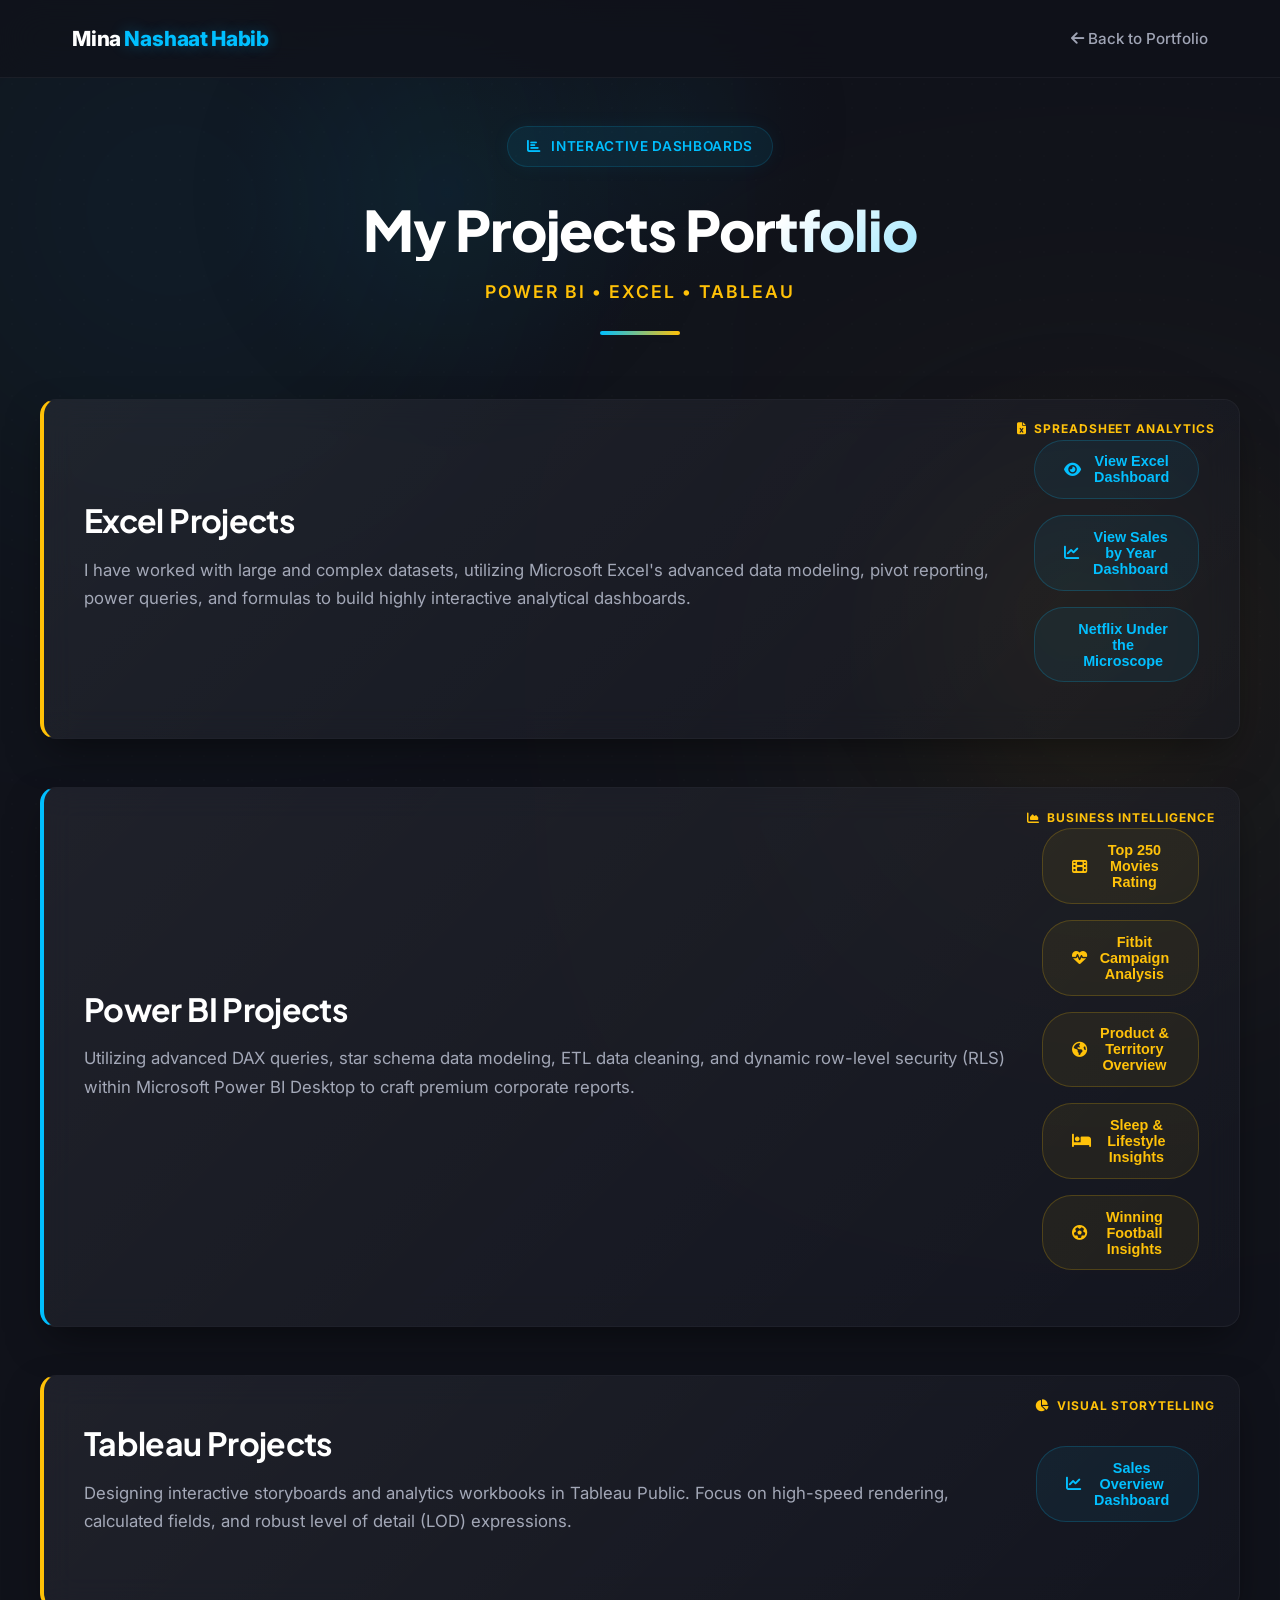
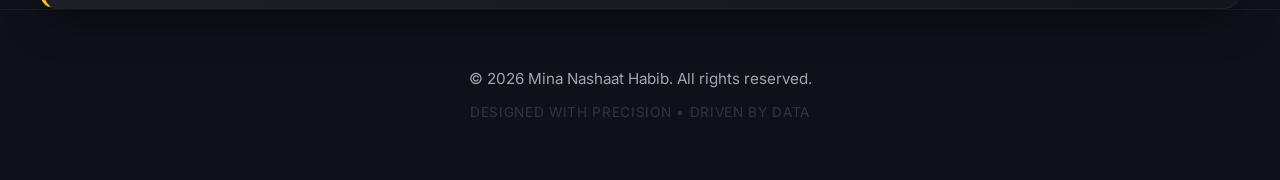
==== about.html @ b63dc6dc "Add files via upload" ====
<!DOCTYPE html>
<html lang="en">
<head>
    <meta charset="UTF-8">
    <meta name="viewport" content="width=device-width, initial-scale=1.0">
    <title>Mina Nashaat Habib | Dashboard Projects</title>
    <meta name="description" content="Explore interactive dashboards built with Power BI, Excel, and Tableau by Mina Nashaat. Data visualization, storytelling, and actionable insights.">
    
    <!-- Premium Fonts -->
    <link rel="preconnect" href="https://fonts.googleapis.com">
    <link rel="preconnect" href="https://fonts.gstatic.com" crossorigin>
    <link href="https://fonts.googleapis.com/css2?family=Inter:wght@300;400;500;600;700&family=Plus+Jakarta+Sans:wght@400;500;600;700;800&display=swap" rel="stylesheet">
    
    <!-- Icon Library -->
    <link rel="stylesheet" href="https://cdnjs.cloudflare.com/ajax/libs/font-awesome/6.5.2/css/all.min.css">
    
    <!-- Shared Custom Style System -->
    <link rel="stylesheet" href="style.css">
</head>
<body class="projects-page">
    <!-- Ambient Moving Background -->
    <canvas id="ambient-canvas"></canvas>
    
    <!-- Background Noise & Glow Overlays -->
    <div class="bg-glow bg-glow-blue"></div>
    <div class="bg-glow bg-glow-yellow"></div>
    <div class="noise-overlay"></div>

    <!-- Header & Navigation -->
    <header>
        <nav class="nav-container">
            <div class="logo" onclick="window.location.href='index.html'">
                <span class="logo-text">Mina</span><span class="logo-accent">Nashaat</span><span class="logo-accent">Habib</span>
            </div>
            <div class="nav-links">
                <a href="index.html" class="nav-link"><i class="fas fa-arrow-left"></i> Back to Portfolio</a>
            </div>
        </nav>
    </header>

    <main class="container page-section show" style="margin-top: 3rem;">
        <div class="section-header text-center" style="margin-bottom: 4rem;">
            <div class="badge-premium"><i class="fas fa-chart-bar"></i> Interactive Dashboards</div>
            <h1 class="hero-title" style="background: linear-gradient(135deg, #ffffff 60%, var(--accent-blue) 100%); -webkit-background-clip: text; -webkit-text-fill-color: transparent; font-size: 3.5rem; text-align: center; margin-top: 0.5rem;">My Projects Portfolio</h1>
            <p style="color: var(--accent-yellow); font-weight: 600; letter-spacing: 2px; font-size: 1.1rem; text-transform: uppercase;">Power BI &bull; Excel &bull; Tableau</p>
            <div class="header-line center" style="margin-top: 1.5rem;"></div>
        </div>

        <div class="projects-details-wrapper" style="display: flex; flex-direction: column; gap: 3rem;">
            
            <!-- Excel Projects Card -->
            <div class="project-card card" style="border-left: 4px solid var(--accent-yellow);">
                <div class="project-badge"><i class="fas fa-file-excel"></i> Spreadsheet Analytics</div>
                <div style="margin-bottom: 2rem;">
                    <h2 style="font-size: 2rem; margin-bottom: 0.5rem;">Excel Projects</h2>
                    <p style="color: var(--text-muted); font-size: 1.05rem;">I have worked with large and complex datasets, utilizing Microsoft Excel's advanced data modeling, pivot reporting, power queries, and formulas to build highly interactive analytical dashboards.</p>
                </div>
                
                <div class="project-buttons-group" style="display: flex; flex-wrap: wrap; gap: 1rem; margin-bottom: 1rem;">
                    <button class="btn-primary" onclick="toggleDetails('excelDetails1')" style="padding: 0.8rem 1.8rem; font-size: 0.9rem; background: rgba(0, 191, 255, 0.1); border: 1px solid rgba(0, 191, 255, 0.3); color: var(--accent-blue); box-shadow: none;">
                        <i class="fas fa-eye"></i> <span>View Excel Dashboard</span>
                    </button>
                    <button class="btn-primary" onclick="toggleDetails('excelDetails2')" style="padding: 0.8rem 1.8rem; font-size: 0.9rem; background: rgba(0, 191, 255, 0.1); border: 1px solid rgba(0, 191, 255, 0.3); color: var(--accent-blue); box-shadow: none;">
                        <i class="fas fa-chart-line"></i> <span>View Sales by Year Dashboard</span>
                    </button>
                    <button class="btn-primary" onclick="toggleDetails('excelDetails3')" style="padding: 0.8rem 1.8rem; font-size: 0.9rem; background: rgba(0, 191, 255, 0.1); border: 1px solid rgba(0, 191, 255, 0.3); color: var(--accent-blue); box-shadow: none;">
                        <i class="fab fa-netflix"></i> <span>Netflix Under the Microscope</span>
                    </button>
                </div>

                <!-- Excel Project 1 Details -->
                <div id="excelDetails1" class="project-details-expanded card" style="display: none; margin-top: 2rem; background: rgba(0, 0, 0, 0.2); border: 1px solid rgba(255,255,255,0.03);">
                    <div class="media-container" style="position: relative; border-radius: 12px; overflow: hidden; border: 1px solid var(--border-color); margin-bottom: 1.5rem;">
                        <img src="1.png" alt="Excel Dashboard Screenshot" style="width: 100%; display: block; max-height: 550px; object-fit: contain; background: #000;">
                    </div>
                    <h4 style="font-size: 1.25rem; color: #fff; margin-bottom: 0.5rem;"><i class="fas fa-info-circle" style="color: var(--accent-blue);"></i> Sales & Performance Dashboard</h4>
                    <p style="color: var(--text-muted); font-size: 1rem; line-height: 1.6;">I designed an analytical dashboard to visualize product performance, sales, and profits across 10 countries over the past 4 years. The dashboard is built on accurate data and visual analysis to help decision-makers extract clear, actionable insights.</p>
                    <div style="margin-top: 1.5rem;">
                        <a href="https://www.linkedin.com/posts/mina-nashaat-%F0%9F%93%8A-901638364_dataanalysis-dashboarddesign-exceldashboard-activity-7349728841658998784-HzYI" target="_blank" class="linkedin-view-link" style="color: var(--accent-blue); text-decoration: none; font-weight: 600; display: inline-flex; align-items: center; gap: 0.5rem; transition: var(--transition-smooth);">
                            <i class="fab fa-linkedin"></i> <span>View Post and details in LinkedIn</span> <i class="fas fa-chevron-right" style="font-size: 0.8rem;"></i>
                        </a>
                    </div>
                </div>

                <!-- Excel Project 2 Details -->
                <div id="excelDetails2" class="project-details-expanded card" style="display: none; margin-top: 2rem; background: rgba(0, 0, 0, 0.2); border: 1px solid rgba(255,255,255,0.03);">
                    <div class="media-container" style="position: relative; border-radius: 12px; overflow: hidden; border: 1px solid var(--border-color); margin-bottom: 1.5rem;">
                        <img src="2.png" alt="Excel Dashboard Screenshot" style="width: 100%; display: block; max-height: 550px; object-fit: contain; background: #000;">
                    </div>
                    <h4 style="font-size: 1.25rem; color: #fff; margin-bottom: 0.5rem;"><i class="fas fa-info-circle" style="color: var(--accent-blue);"></i> Sales by Year Dashboard</h4>
                    <p style="color: var(--text-muted); font-size: 1rem; line-height: 1.6;">I designed an analytical dashboard that visualizes sales from 2011 to 2018, analyzing yearly growth rates, product category trends, and regional sales distribution.</p>
                    <div style="margin-top: 1.5rem;">
                        <a href="https://www.linkedin.com/posts/mina-nashaat-%F0%9F%93%8A-901638364_dataanalysis-dashboarddesign-exceldashboard-activity-7350486014148194304-R3hk" target="_blank" class="linkedin-view-link" style="color: var(--accent-blue); text-decoration: none; font-weight: 600; display: inline-flex; align-items: center; gap: 0.5rem; transition: var(--transition-smooth);">
                            <i class="fab fa-linkedin"></i> <span>View Post and details in LinkedIn</span> <i class="fas fa-chevron-right" style="font-size: 0.8rem;"></i>
                        </a>
                    </div>
                </div>

                <!-- Excel Project 3 Details -->
                <div id="excelDetails3" class="project-details-expanded card" style="display: none; margin-top: 2rem; background: rgba(0, 0, 0, 0.2); border: 1px solid rgba(255,255,255,0.03);">
                    <div class="media-container" style="position: relative; border-radius: 12px; overflow: hidden; border: 1px solid var(--border-color); margin-bottom: 1.5rem;">
                        <img src="6.png" alt="Excel Dashboard Screenshot" style="width: 100%; display: block; max-height: 550px; object-fit: contain; background: #000;">
                    </div>
                    <h4 style="font-size: 1.25rem; color: #fff; margin-bottom: 0.5rem;"><i class="fas fa-info-circle" style="color: var(--accent-blue);"></i> Netflix Under the Microscope</h4>
                    <p style="color: var(--text-muted); font-size: 1rem; line-height: 1.6;">An analysis of 200 Netflix titles revealing production trends, audience demand, and fresh opportunities from a whole new angle. Designed to extract catalog insights, genres, and release dynamics.</p>
                    <div style="margin-top: 1.5rem;">
                        <a href="https://www.linkedin.com/posts/mina-nashaat-901638364_dataanalysis-dashboarddesign-exceldashboard-activity-7358417611816136704-eLNr?utm_source=share&utm_medium=member_desktop&rcm=ACoAAFqBthEBXAVY2rTxzpzMzK5tWyZKargXRpY" target="_blank" class="linkedin-view-link" style="color: var(--accent-blue); text-decoration: none; font-weight: 600; display: inline-flex; align-items: center; gap: 0.5rem; transition: var(--transition-smooth);">
                            <i class="fab fa-linkedin"></i> <span>View Post and details in LinkedIn</span> <i class="fas fa-chevron-right" style="font-size: 0.8rem;"></i>
                        </a>
                    </div>
                </div>
            </div>

            <!-- Power BI Projects Card -->
            <div class="project-card card" style="border-left: 4px solid var(--accent-blue);">
                <div class="project-badge"><i class="fas fa-chart-area"></i> Business Intelligence</div>
                <div style="margin-bottom: 2rem;">
                    <h2 style="font-size: 2rem; margin-bottom: 0.5rem;">Power BI Projects</h2>
                    <p style="color: var(--text-muted); font-size: 1.05rem;">Utilizing advanced DAX queries, star schema data modeling, ETL data cleaning, and dynamic row-level security (RLS) within Microsoft Power BI Desktop to craft premium corporate reports.</p>
                </div>
                
                <div class="project-buttons-group" style="display: flex; flex-wrap: wrap; gap: 1rem; margin-bottom: 1rem;">
                    <button class="btn-primary" onclick="toggleDetails('powerDetails1')" style="padding: 0.8rem 1.8rem; font-size: 0.9rem; background: rgba(0, 191, 255, 0.1); border: 1px solid rgba(0, 191, 255, 0.3); color: var(--accent-blue); box-shadow: none;">
                        <i class="fas fa-film"></i> <span>Top 250 Movies Rating</span>
                    </button>
                    <button class="btn-primary" onclick="toggleDetails('powerDetails2')" style="padding: 0.8rem 1.8rem; font-size: 0.9rem; background: rgba(0, 191, 255, 0.1); border: 1px solid rgba(0, 191, 255, 0.3); color: var(--accent-blue); box-shadow: none;">
                        <i class="fas fa-heartbeat"></i> <span>Fitbit Campaign Analysis</span>
                    </button>
                    <button class="btn-primary" onclick="toggleDetails('powerDetails3')" style="padding: 0.8rem 1.8rem; font-size: 0.9rem; background: rgba(0, 191, 255, 0.1); border: 1px solid rgba(0, 191, 255, 0.3); color: var(--accent-blue); box-shadow: none;">
                        <i class="fas fa-globe-americas"></i> <span>Product & Territory Overview</span>
                    </button>
                    <button class="btn-primary" onclick="toggleDetails('powerDetails4')" style="padding: 0.8rem 1.8rem; font-size: 0.9rem; background: rgba(0, 191, 255, 0.1); border: 1px solid rgba(0, 191, 255, 0.3); color: var(--accent-blue); box-shadow: none;">
                        <i class="fas fa-bed"></i> <span>Sleep & Lifestyle Insights</span>
                    </button>
                    <button class="btn-primary" onclick="toggleDetails('powerDetails5')" style="padding: 0.8rem 1.8rem; font-size: 0.9rem; background: rgba(0, 191, 255, 0.1); border: 1px solid rgba(0, 191, 255, 0.3); color: var(--accent-blue); box-shadow: none;">
                        <i class="fas fa-futbol"></i> <span>Winning Football Insights</span>
                    </button>
                </div>

                <!-- Power BI 1 Details -->
                <div id="powerDetails1" class="project-details-expanded card" style="display: none; margin-top: 2rem; background: rgba(0, 0, 0, 0.2); border: 1px solid rgba(255,255,255,0.03);">
                    <div class="media-container" style="position: relative; border-radius: 12px; overflow: hidden; border: 1px solid var(--border-color); margin-bottom: 1.5rem;">
                        <img src="3.png" alt="Power BI Dashboard Screenshot" style="width: 100%; display: block; max-height: 550px; object-fit: contain; background: #000;">
                    </div>
                    <h4 style="font-size: 1.25rem; color: #fff; margin-bottom: 0.5rem;"><i class="fas fa-info-circle" style="color: var(--accent-blue);"></i> Top 250 Movie Rating Analysis</h4>
                    <p style="color: var(--text-muted); font-size: 1rem; line-height: 1.6;">I analyzed data for the top 250 highest-rated movies in history, highlighting correlations between genres, release years, directors, box office revenue, and IMDB audience ratings.</p>
                    <div style="margin-top: 1.5rem;">
                        <a href="https://www.linkedin.com/posts/mina-nashaat-%F0%9F%93%8A-901638364_dataanalysis-dashboarddesign-exceldashboard-activity-7351998078414962688-YJGk" target="_blank" class="linkedin-view-link" style="color: var(--accent-blue); text-decoration: none; font-weight: 600; display: inline-flex; align-items: center; gap: 0.5rem; transition: var(--transition-smooth);">
                            <i class="fab fa-linkedin"></i> <span>View Post and details in LinkedIn</span> <i class="fas fa-chevron-right" style="font-size: 0.8rem;"></i>
                        </a>
                    </div>
                </div>

                <!-- Power BI 2 Details -->
                <div id="powerDetails2" class="project-details-expanded card" style="display: none; margin-top: 2rem; background: rgba(0, 0, 0, 0.2); border: 1px solid rgba(255,255,255,0.03);">
                    <div class="media-container" style="position: relative; border-radius: 12px; overflow: hidden; border: 1px solid var(--border-color); margin-bottom: 1.5rem;">
                        <video controls loop muted style="width: 100%; display: block; border-radius: 8px;">
                            <source src="4.mp4" type="video/mp4">
                            Your browser does not support the video tag.
                        </video>
                    </div>
                    <h4 style="font-size: 1.25rem; color: #fff; margin-bottom: 0.5rem;"><i class="fas fa-video" style="color: var(--accent-blue);"></i> Fitbit Marketing Campaign Analysis</h4>
                    <p style="color: var(--text-muted); font-size: 1rem; line-height: 1.6;">I worked on analyzing data from a marketing campaign for the Fitbit product, exploring key performance metrics like daily active users, calories burned, sleep metrics, and campaign ROI to uncover insights that support strategic decisions.</p>
                    <div style="margin-top: 1.5rem;">
                        <a href="https://www.linkedin.com/posts/mina-nashaat-%F0%9F%93%8A-901638364_dataanalysis-marketinganalytics-powerbi-activity-7353417469169942530-IpXD" target="_blank" class="linkedin-view-link" style="color: var(--accent-blue); text-decoration: none; font-weight: 600; display: inline-flex; align-items: center; gap: 0.5rem; transition: var(--transition-smooth);">
                            <i class="fab fa-linkedin"></i> <span>View Post and details in LinkedIn</span> <i class="fas fa-chevron-right" style="font-size: 0.8rem;"></i>
                        </a>
                    </div>
                </div>

                <!-- Power BI 3 Details -->
                <div id="powerDetails3" class="project-details-expanded card" style="display: none; margin-top: 2rem; background: rgba(0, 0, 0, 0.2); border: 1px solid rgba(255,255,255,0.03);">
                    <div class="media-container" style="position: relative; border-radius: 12px; overflow: hidden; border: 1px solid var(--border-color); margin-bottom: 1.5rem;">
                        <video controls loop muted style="width: 100%; display: block; border-radius: 8px;">
                            <source src="5.mp4" type="video/mp4">
                            Your browser does not support the video tag.
                        </video>
                    </div>
                    <h4 style="font-size: 1.25rem; color: #fff; margin-bottom: 0.5rem;"><i class="fas fa-video" style="color: var(--accent-blue);"></i> Product & Territory Performance Overview</h4>
                    <p style="color: var(--text-muted); font-size: 1rem; line-height: 1.6;">Product and territory insights showing top-performing regions, product categories, and key areas for growth and optimization. Leveraged geochart mappings and multi-slicing systems.</p>
                    <div style="margin-top: 1.5rem;">
                        <a href="https://www.linkedin.com/posts/mina-nashaat-%F0%9F%93%8A-901638364_dataanalysis-dashboarddesign-exceldashboard-activity-7355494313746731009-MrMs?utm_source=share&utm_medium=member_desktop&rcm=ACoAAFqBthEBXAVY2rTxzpzMzK5tWyZKargXRpY" target="_blank" class="linkedin-view-link" style="color: var(--accent-blue); text-decoration: none; font-weight: 600; display: inline-flex; align-items: center; gap: 0.5rem; transition: var(--transition-smooth);">
                            <i class="fab fa-linkedin"></i> <span>View Post and details in LinkedIn</span> <i class="fas fa-chevron-right" style="font-size: 0.8rem;"></i>
                        </a>
                    </div>
                </div>

                <!-- Power BI 4 Details -->
                <div id="powerDetails4" class="project-details-expanded card" style="display: none; margin-top: 2rem; background: rgba(0, 0, 0, 0.2); border: 1px solid rgba(255,255,255,0.03);">
                    <div class="media-container" style="position: relative; border-radius: 12px; overflow: hidden; border: 1px solid var(--border-color); margin-bottom: 1.5rem;">
                        <video controls loop muted style="width: 100%; display: block; border-radius: 8px;">
                            <source src="6.mp4" type="video/mp4">
                            Your browser does not support the video tag.
                        </video>
                    </div>
                    <h4 style="font-size: 1.25rem; color: #fff; margin-bottom: 0.5rem;"><i class="fas fa-video" style="color: var(--accent-blue);"></i> Sleep & Lifestyle Insights Analysis</h4>
                    <p style="color: var(--text-muted); font-size: 1rem; line-height: 1.6;">A health-focused analysis of 374 individuals exploring how age, gender, stress, activity, and profession impact sleep quality, resting heart rates, and physical habits.</p>
                    <div style="margin-top: 1.5rem;">
                        <a href="https://www.linkedin.com/posts/mina-nashaat-%F0%9F%93%8A-901638364_dataanalysis-dashboarddesign-exceldashboard-activity-7354101650984222721-lO4A?utm_source=share&utm_medium=member_desktop&rcm=ACoAAFqBthEBXAVY2rTxzpzMzK5tWyZKargXRpY" target="_blank" class="linkedin-view-link" style="color: var(--accent-blue); text-decoration: none; font-weight: 600; display: inline-flex; align-items: center; gap: 0.5rem; transition: var(--transition-smooth);">
                            <i class="fab fa-linkedin"></i> <span>View Post and details in LinkedIn</span> <i class="fas fa-chevron-right" style="font-size: 0.8rem;"></i>
                        </a>
                    </div>
                </div>

                <!-- Power BI 5 Details -->
                <div id="powerDetails5" class="project-details-expanded card" style="display: none; margin-top: 2rem; background: rgba(0, 0, 0, 0.2); border: 1px solid rgba(255,255,255,0.03);">
                    <div class="media-container" style="position: relative; border-radius: 12px; overflow: hidden; border: 1px solid var(--border-color); margin-bottom: 1.5rem;">
                        <img src="7.png" alt="Power BI Dashboard Screenshot" style="width: 100%; display: block; max-height: 550px; object-fit: contain; background: #000;">
                    </div>
                    <h4 style="font-size: 1.25rem; color: #fff; margin-bottom: 0.5rem;"><i class="fas fa-info-circle" style="color: var(--accent-blue);"></i> From 13,000 Matches to Winning Insights</h4>
                    <p style="color: var(--text-muted); font-size: 1rem; line-height: 1.6;">Analyzing Kaggle football data during my NTI training revealed key trends, performance gaps, and game-changing recommendations across 13,000 matches.</p>
                    <div style="margin-top: 1.5rem;">
                        <a href="https://www.linkedin.com/posts/mina-nashaat-901638364_footballanalytics-dataanalysis-sportsdata-activity-7360873468193656832-TwQa?utm_source=share&utm_medium=member_desktop&rcm=ACoAAFqBthEBXAVY2rTxzpzMzK5tWyZKargXRpY" target="_blank" class="linkedin-view-link" style="color: var(--accent-blue); text-decoration: none; font-weight: 600; display: inline-flex; align-items: center; gap: 0.5rem; transition: var(--transition-smooth);">
                            <i class="fab fa-linkedin"></i> <span>View Post and details in LinkedIn</span> <i class="fas fa-chevron-right" style="font-size: 0.8rem;"></i>
                        </a>
                    </div>
                </div>
            </div>

            <!-- Tableau Projects Card -->
            <div class="project-card card" style="border-left: 4px solid var(--accent-yellow);">
                <div class="project-badge"><i class="fas fa-chart-pie"></i> Visual Storytelling</div>
                <div style="margin-bottom: 2rem;">
                    <h2 style="font-size: 2rem; margin-bottom: 0.5rem;">Tableau Projects</h2>
                    <p style="color: var(--text-muted); font-size: 1.05rem;">Designing interactive storyboards and analytics workbooks in Tableau Public. Focus on high-speed rendering, calculated fields, and robust level of detail (LOD) expressions.</p>
                </div>
                
                <div class="project-buttons-group" style="display: flex; flex-wrap: wrap; gap: 1rem; margin-bottom: 1rem;">
                    <button class="btn-primary" onclick="toggleDetails('tableauDetails1')" style="padding: 0.8rem 1.8rem; font-size: 0.9rem; background: rgba(0, 191, 255, 0.1); border: 1px solid rgba(0, 191, 255, 0.3); color: var(--accent-blue); box-shadow: none;">
                        <i class="fas fa-chart-line"></i> <span>Sales Overview Dashboard</span>
                    </button>
                </div>

                <!-- Tableau 1 Details -->
                <div id="tableauDetails1" class="project-details-expanded card" style="display: none; margin-top: 2rem; background: rgba(0, 0, 0, 0.2); border: 1px solid rgba(255,255,255,0.03);">
                    <div class="media-container" style="position: relative; border-radius: 12px; overflow: hidden; border: 1px solid var(--border-color); margin-bottom: 1.5rem;">
                        <img src="5.png" alt="Tableau Dashboard Screenshot" style="width: 100%; display: block; max-height: 550px; object-fit: contain; background: #000;">
                    </div>
                    <h4 style="font-size: 1.25rem; color: #fff; margin-bottom: 0.5rem;"><i class="fas fa-info-circle" style="color: var(--accent-blue);"></i> Sales Overview Dashboard</h4>
                    <p style="color: var(--text-muted); font-size: 1rem; line-height: 1.6;">This dashboard provides a sales overview with region-wise comparisons, performance trends, seasonal distribution analysis, and dynamic customer segment groupings.</p>
                    <div style="margin-top: 1.5rem;">
                        <a href="https://www.linkedin.com/in/mina-nashaat-901638364" target="_blank" class="linkedin-view-link" style="color: var(--accent-blue); text-decoration: none; font-weight: 600; display: inline-flex; align-items: center; gap: 0.5rem; transition: var(--transition-smooth);">
                            <i class="fab fa-linkedin"></i> <span>View Post and details in LinkedIn</span> <i class="fas fa-chevron-right" style="font-size: 0.8rem;"></i>
                        </a>
                    </div>
                </div>
            </div>

        </div>
    </main>

    <!-- Scroll to Top Button -->
    <button class="scroll-to-top" id="scrollTopBtn" aria-label="Scroll to top">
        <i class="fas fa-chevron-up"></i>
    </button>

    <footer>
        <div class="footer-container">
            <p>&copy; 2026 Mina Nashaat Habib. All rights reserved.</p>
            <p class="footer-sub">Designed with precision &bull; Driven by Data</p>
        </div>
    </footer>

    <!-- Toggle and Script Orchestrator -->
    <script>
        // Expanded Details Handler (Sleek Accordion & Scroll-into-view)
        function toggleDetails(id) {
            const allDetails = document.querySelectorAll('.project-details-expanded');
            const targetDetails = document.getElementById(id);
            const isAlreadyOpen = targetDetails.style.display === "block";

            // Elegant close other open details within same container if desired,
            // or just simple toggle with smooth reveal:
            if (isAlreadyOpen) {
                targetDetails.style.opacity = "0";
                targetDetails.style.transform = "translateY(15px)";
                setTimeout(() => {
                    targetDetails.style.display = "none";
                }, 300);
            } else {
                targetDetails.style.display = "block";
                targetDetails.style.opacity = "0";
                targetDetails.style.transform = "translateY(15px)";
                
                // Force repaint
                targetDetails.offsetHeight;

                // Animate entry
                targetDetails.style.transition = "all 0.4s cubic-bezier(0.16, 1, 0.3, 1)";
                targetDetails.style.opacity = "1";
                targetDetails.style.transform = "translateY(0)";

                // Smooth scroll directly to the newly expanded element
                setTimeout(() => {
                    targetDetails.scrollIntoView({ behavior: 'smooth', block: 'nearest' });
                }, 100);
            }
        }
    </script>
    <!-- Core Script System (reusing floating canvas and layout animations) -->
    <script src="script.js"></script>
</body>
</html>
---- style.css ----
/* ==========================================================================
   🎨 Brand Core Design System & Tokens
   ========================================================================== */
:root {
    /* Color Palette */
    --dark-bg: #10121a;
    --dark-primary: #191c26;
    --text-color: #e0e0e0;
    --text-muted: #a0a5b5;
    --accent-blue: #00bfff;
    --accent-blue-rgb: 0, 191, 255;
    --accent-yellow: #ffc107;
    --accent-yellow-rgb: 255, 193, 7;
    
    /* Premium Glassmorphism Tokens */
    --card-bg: rgba(25, 28, 38, 0.45);
    --border-color: rgba(255, 255, 255, 0.05);
    --border-glow-blue: rgba(0, 191, 255, 0.25);
    --border-glow-yellow: rgba(255, 193, 7, 0.25);
    --glass-shadow: 0 16px 40px -10px rgba(0, 0, 0, 0.5);
    
    /* Layout Tokens */
    --max-width: 1200px;
    --border-radius-lg: 24px;
    --border-radius-md: 16px;
    --border-radius-sm: 10px;
    --transition-smooth: all 0.4s cubic-bezier(0.16, 1, 0.3, 1);
    --transition-bounce: all 0.5s cubic-bezier(0.175, 0.885, 0.32, 1.275);
}

/* ==========================================================================
   🧱 Reset & Core Layout Style
   ========================================================================== */
* {
    box-sizing: border-box;
    margin: 0;
    padding: 0;
    scroll-behavior: smooth;
}

body {
    background-color: var(--dark-bg);
    color: var(--text-color);
    font-family: 'Inter', -apple-system, BlinkMacSystemFont, "Segoe UI", Roboto, sans-serif;
    line-height: 1.7;
    overflow-x: hidden;
    position: relative;
    -webkit-font-smoothing: antialiased;
}

h1, h2, h3, h4, h5, h6 {
    font-family: 'Plus Jakarta Sans', sans-serif;
    font-weight: 700;
    color: #ffffff;
    letter-spacing: -0.02em;
}

/* Custom Scrollbar */
::-webkit-scrollbar {
    width: 10px;
}
::-webkit-scrollbar-track {
    background: var(--dark-bg);
}
::-webkit-scrollbar-thumb {
    background: rgba(255, 255, 255, 0.1);
    border-radius: 5px;
    border: 2px solid var(--dark-bg);
    transition: var(--transition-smooth);
}
::-webkit-scrollbar-thumb:hover {
    background: var(--accent-blue);
}

/* ==========================================================================
   ✨ Background Ambient Effects
   ========================================================================== */
#ambient-canvas {
    position: fixed;
    top: 0;
    left: 0;
    width: 100vw;
    height: 100vh;
    z-index: -3;
    pointer-events: none;
    opacity: 0.85;
}

/* Ambient Radial Glow Overlays */
.bg-glow {
    position: fixed;
    width: 600px;
    height: 600px;
    border-radius: 50%;
    filter: blur(140px);
    z-index: -2;
    pointer-events: none;
    opacity: 0.15;
    mix-blend-mode: screen;
}

.bg-glow-blue {
    top: -10%;
    left: -10%;
    background: radial-gradient(circle, var(--accent-blue) 0%, transparent 70%);
    animation: drift-slow 25s ease-in-out infinite alternate;
}

.bg-glow-yellow {
    bottom: -10%;
    right: -10%;
    background: radial-gradient(circle, var(--accent-yellow) 0%, transparent 70%);
    animation: drift-slow 20s ease-in-out infinite alternate-reverse;
}

.noise-overlay {
    position: fixed;
    top: 0;
    left: 0;
    width: 100%;
    height: 100%;
    background-image: radial-gradient(rgba(255,255,255,0.02) 1px, transparent 0);
    background-size: 24px 24px;
    z-index: -1;
    pointer-events: none;
    opacity: 0.6;
}

@keyframes drift-slow {
    0% { transform: translate(0, 0) scale(1) rotate(0deg); }
    50% { transform: translate(80px, 40px) scale(1.1) rotate(180deg); }
    100% { transform: translate(-40px, 80px) scale(0.9) rotate(360deg); }
}

/* ==========================================================================
   💎 Glassmorphism Card System
   ========================================================================== */
.card {
    background: var(--card-bg);
    border: 1px solid var(--border-color);
    border-radius: var(--border-radius-md);
    padding: 2.2rem;
    backdrop-filter: blur(16px);
    -webkit-backdrop-filter: blur(16px);
    box-shadow: var(--glass-shadow);
    transition: var(--transition-smooth);
    position: relative;
    overflow: hidden;
}

.card::before {
    content: '';
    position: absolute;
    top: 0;
    left: 0;
    width: 100%;
    height: 100%;
    background: linear-gradient(135deg, rgba(255,255,255,0.05) 0%, transparent 100%);
    pointer-events: none;
    z-index: 1;
}

/* Card Hover Interactions */
.card:hover {
    transform: translateY(-8px);
    border-color: rgba(255, 255, 255, 0.12);
    box-shadow: 0 22px 50px -15px rgba(0, 0, 0, 0.7), 
                0 0 30px rgba(0, 191, 255, 0.05);
}

/* ==========================================================================
   🔝 Navigation & Header
   ========================================================================== */
header {
    position: sticky;
    top: 0;
    background: rgba(16, 18, 26, 0.7);
    backdrop-filter: blur(20px);
    -webkit-backdrop-filter: blur(20px);
    border-bottom: 1px solid var(--border-color);
    z-index: 1000;
    transition: var(--transition-smooth);
}

.nav-container {
    max-width: var(--max-width);
    margin: auto;
    display: flex;
    align-items: center;
    justify-content: space-between;
    padding: 1.2rem 2rem;
}

.logo {
    font-size: 1.3rem;
    font-weight: 800;
    letter-spacing: -0.01em;
    display: flex;
    gap: 0.2rem;
    align-items: center;
    cursor: pointer;
}

.logo-text {
    color: #ffffff;
}

.logo-accent {
    color: var(--accent-blue);
    text-shadow: 0 0 15px rgba(0, 191, 255, 0.3);
}

.nav-links {
    display: flex;
    align-items: center;
    gap: 1.8rem;
}

.nav-link {
    color: var(--text-muted);
    text-decoration: none;
    font-size: 0.95rem;
    font-weight: 500;
    transition: var(--transition-smooth);
    position: relative;
    padding: 0.4rem 0;
}

.nav-link::after {
    content: '';
    position: absolute;
    bottom: 0;
    left: 0;
    width: 0;
    height: 2px;
    background: linear-gradient(90deg, var(--accent-blue), var(--accent-yellow));
    transition: var(--transition-smooth);
    border-radius: 2px;
}

.nav-link:hover {
    color: #ffffff;
}

.nav-link:hover::after,
.nav-link.active::after {
    width: 100%;
}

.nav-link.active {
    color: var(--accent-blue);
    font-weight: 600;
}

.contact-btn {
    padding: 0.6rem 1.4rem;
    background: rgba(0, 191, 255, 0.1);
    border: 1px solid rgba(0, 191, 255, 0.3);
    border-radius: 30px;
    font-weight: 600;
    color: var(--accent-blue) !important;
}

.contact-btn:hover {
    background: var(--accent-blue);
    color: #ffffff !important;
    box-shadow: 0 0 20px rgba(0, 191, 255, 0.4);
    transform: translateY(-2px);
}

.contact-btn::after {
    display: none;
}

.menu-toggle {
    display: none;
    background: none;
    border: none;
    color: #ffffff;
    font-size: 1.4rem;
    cursor: pointer;
    z-index: 1001;
}

/* ==========================================================================
   🌟 Hero Section
   ========================================================================== */
.hero-section {
    position: relative;
    padding: 7rem 2rem 5rem;
    display: flex;
    justify-content: center;
    align-items: center;
    min-height: 85vh;
}

.hero-container {
    max-width: var(--max-width);
    width: 100%;
    display: grid;
    grid-template-columns: 1.1fr 1.3fr;
    gap: 4rem;
    align-items: center;
}

/* Avatar Pulsing Outlines */
.hero-avatar-wrapper {
    position: relative;
    width: 320px;
    height: 320px;
    justify-self: center;
    display: flex;
    justify-content: center;
    align-items: center;
}

.profile-img {
    width: 270px;
    height: 270px;
    border-radius: 50%;
    object-fit: cover;
    z-index: 5;
    border: 4px solid var(--dark-bg);
    box-shadow: 0 10px 40px rgba(0, 0, 0, 0.6);
    transition: var(--transition-bounce);
}

.hero-avatar-wrapper:hover .profile-img {
    transform: scale(1.05) rotate(3deg);
    border-color: rgba(var(--accent-blue-rgb), 0.5);
}

.glowing-ring {
    position: absolute;
    border-radius: 50%;
    top: 50%;
    left: 50%;
    transform: translate(-50%, -50%);
    pointer-events: none;
}

.ring-one {
    width: 290px;
    height: 290px;
    border: 3px solid transparent;
    border-top-color: var(--accent-blue);
    border-bottom-color: var(--accent-yellow);
    z-index: 2;
    animation: spin-glowing 15s linear infinite;
}

.ring-two {
    width: 308px;
    height: 308px;
    border: 1.5px dashed var(--accent-blue);
    opacity: 0.3;
    z-index: 1;
    animation: spin-glowing 25s linear infinite reverse;
}

.hero-avatar-wrapper:hover .ring-one {
    animation-duration: 6s;
    box-shadow: 0 0 30px rgba(0, 191, 255, 0.2);
}

@keyframes spin-glowing {
    from { transform: translate(-50%, -50%) rotate(0deg); }
    to { transform: translate(-50%, -50%) rotate(360deg); }
}

/* Hero Content */
.hero-content {
    display: flex;
    flex-direction: column;
    align-items: flex-start;
}

.badge-premium {
    display: inline-flex;
    align-items: center;
    gap: 0.6rem;
    padding: 0.5rem 1.2rem;
    background: rgba(0, 191, 255, 0.08);
    border: 1px solid rgba(0, 191, 255, 0.15);
    color: var(--accent-blue);
    font-size: 0.85rem;
    font-weight: 600;
    border-radius: 40px;
    margin-bottom: 1.5rem;
    letter-spacing: 0.05em;
    text-transform: uppercase;
    box-shadow: 0 0 20px rgba(0, 191, 255, 0.05);
}

.hero-title {
    font-size: 4rem;
    line-height: 1.1;
    margin-bottom: 1rem;
    font-weight: 800;
    background: linear-gradient(135deg, #ffffff 50%, var(--text-muted) 100%);
    -webkit-background-clip: text;
    -webkit-text-fill-color: transparent;
}

.roles-wrapper {
    font-size: 1.6rem;
    font-weight: 600;
    color: #ffffff;
    margin-bottom: 1.2rem;
    height: 2.4rem;
    display: flex;
    align-items: center;
}

.roles-typing {
    color: var(--accent-yellow);
    border-right: 2px solid var(--accent-yellow);
    padding-right: 4px;
    margin-left: 0.4rem;
    animation: blink-caret 0.75s step-end infinite;
    text-shadow: 0 0 10px rgba(255, 193, 7, 0.2);
}

@keyframes blink-caret {
    from, to { border-color: transparent }
    50% { border-color: var(--accent-yellow); }
}

.location {
    font-size: 1.05rem;
    color: var(--text-muted);
    display: flex;
    align-items: center;
    gap: 0.5rem;
    margin-bottom: 2rem;
}

.location i {
    color: var(--accent-blue);
}

.social-icons {
    display: flex;
    gap: 1.2rem;
    margin-bottom: 2.5rem;
}

.social-icons a {
    display: flex;
    justify-content: center;
    align-items: center;
    width: 48px;
    height: 48px;
    border-radius: 50%;
    background: rgba(255, 255, 255, 0.03);
    border: 1px solid var(--border-color);
    color: var(--text-muted);
    font-size: 1.2rem;
    text-decoration: none;
    transition: var(--transition-bounce);
}

.social-icons a:hover {
    color: #ffffff;
    transform: translateY(-5px);
    background: rgba(0, 191, 255, 0.15);
    border-color: var(--accent-blue);
    box-shadow: 0 0 25px rgba(0, 191, 255, 0.3);
}

/* Call to Action Button */
.btn-primary {
    display: inline-flex;
    align-items: center;
    gap: 0.8rem;
    padding: 1.1rem 2.8rem;
    background: linear-gradient(135deg, var(--accent-blue) 0%, #0088cc 100%);
    color: #ffffff;
    font-weight: 600;
    font-size: 1rem;
    text-decoration: none;
    border-radius: 50px;
    box-shadow: 0 10px 30px rgba(0, 191, 255, 0.3);
    transition: var(--transition-bounce);
    position: relative;
    overflow: hidden;
    border: none;
    cursor: pointer;
}

.btn-primary::before {
    content: '';
    position: absolute;
    top: 0;
    left: -100%;
    width: 100%;
    height: 100%;
    background: linear-gradient(90deg, transparent, rgba(255,255,255,0.2), transparent);
    transition: 0.6s;
}

.btn-primary:hover::before {
    left: 100%;
}

.btn-primary:hover {
    transform: translateY(-4px) scale(1.02);
    box-shadow: 0 15px 35px rgba(0, 191, 255, 0.5), 
                0 0 20px rgba(0, 191, 255, 0.2);
}

.btn-primary i {
    font-size: 0.95rem;
    transition: var(--transition-smooth);
}

.btn-primary:hover i {
    transform: translateY(3px);
}

/* ==========================================================================
   📂 Page Sections Layout & Reveal
   ========================================================================== */
.page-section {
    max-width: var(--max-width);
    margin: auto;
    opacity: 0;
    transform: translateY(50px);
    transition: opacity 0.8s cubic-bezier(0.16, 1, 0.3, 1),
                transform 0.8s cubic-bezier(0.16, 1, 0.3, 1);
}

.page-section.show {
    opacity: 1;
    transform: translateY(0);
}

.section-padding {
    padding: 6rem 2rem;
}

/* Section Header */
.section-header {
    margin-bottom: 3.5rem;
    position: relative;
}

.section-header.text-center {
    text-align: center;
}

.section-header h2 {
    font-size: 2.5rem;
    font-weight: 800;
    margin-bottom: 0.8rem;
    display: inline-block;
}

.header-line {
    width: 80px;
    height: 4px;
    background: linear-gradient(90deg, var(--accent-blue), var(--accent-yellow));
    border-radius: 2px;
}

.header-line.center {
    margin: 0 auto;
}

/* ==========================================================================
   👤 About Section
   ========================================================================== */
.about-grid {
    display: grid;
    grid-template-columns: 1fr;
    gap: 2.5rem;
}

.lead-text {
    font-size: 1.25rem;
    color: #ffffff;
    line-height: 1.7;
    margin-bottom: 1.5rem;
}

.about-text-card p {
    color: var(--text-muted);
    font-size: 1.05rem;
    margin-bottom: 1.2rem;
}

.about-text-card p strong {
    color: #ffffff;
}

/* ==========================================================================
   🏷️ Skills Grid Section
   ========================================================================== */
.skills-wrapper {
    background: rgba(25, 28, 38, 0.3);
    border: 1px solid var(--border-color);
    padding: 4rem 3rem;
    border-radius: var(--border-radius-lg);
    backdrop-filter: blur(16px);
    -webkit-backdrop-filter: blur(16px);
    box-shadow: var(--glass-shadow);
}

.skills-grid {
    display: grid;
    grid-template-columns: repeat(auto-fill, minmax(180px, 1fr));
    gap: 1.5rem;
}

.skill-item {
    background: rgba(255, 255, 255, 0.02);
    border: 1px solid var(--border-color);
    padding: 1.6rem;
    border-radius: var(--border-radius-md);
    text-align: center;
    transition: var(--transition-bounce);
    display: flex;
    flex-direction: column;
    align-items: center;
    gap: 0.8rem;
    cursor: default;
}

.skill-icon {
    font-size: 2rem;
    color: var(--accent-blue);
    transition: var(--transition-smooth);
}

.skill-name {
    font-weight: 600;
    font-size: 0.95rem;
    color: var(--text-muted);
    transition: var(--transition-smooth);
}

/* Skill Hover State */
.skill-item:hover {
    transform: translateY(-8px) scale(1.03);
    background: rgba(0, 191, 255, 0.08);
    border-color: var(--border-glow-blue);
    box-shadow: 0 12px 25px -8px rgba(0, 191, 255, 0.3);
}

.skill-item:hover .skill-icon {
    transform: scale(1.15);
    color: #ffffff;
}

.skill-item:hover .skill-name {
    color: #ffffff;
}

/* Specific yellow brand focus for secondary items */
.skill-item:nth-child(even):hover {
    background: rgba(255, 193, 7, 0.08);
    border-color: var(--border-glow-yellow);
    box-shadow: 0 12px 25px -8px rgba(255, 193, 7, 0.3);
}

/* ==========================================================================
   ⏳ Journey & Chronological Timeline
   ========================================================================== */
.timeline-container {
    display: grid;
    grid-template-columns: 1fr 1fr;
    gap: 3.5rem;
}

.column-title {
    font-size: 1.5rem;
    font-weight: 700;
    margin-bottom: 2.5rem;
    display: flex;
    align-items: center;
    gap: 0.8rem;
    color: #ffffff;
}

.column-title i {
    color: var(--accent-blue);
}

.timeline {
    border-left: 2px solid rgba(255, 255, 255, 0.06);
    padding-left: 2.2rem;
    position: relative;
    display: flex;
    flex-direction: column;
    gap: 2rem;
}

.timeline-item {
    position: relative;
    background: var(--card-bg);
}

.timeline-dot {
    position: absolute;
    width: 14px;
    height: 14px;
    background: var(--dark-bg);
    border: 3px solid var(--accent-blue);
    border-radius: 50%;
    left: -2.7rem;
    top: 2.4rem;
    transition: var(--transition-bounce);
    box-shadow: 0 0 10px rgba(0, 191, 255, 0.4);
}

.timeline-item:hover .timeline-dot {
    transform: scale(1.4);
    background: var(--accent-blue);
    box-shadow: 0 0 15px rgba(0, 191, 255, 0.8);
}

.timeline-date {
    display: inline-block;
    font-size: 0.8rem;
    font-weight: 700;
    text-transform: uppercase;
    letter-spacing: 0.05em;
    color: var(--accent-yellow);
    margin-bottom: 0.6rem;
}

.timeline-title {
    font-size: 1.25rem;
    font-weight: 700;
    color: #ffffff;
    margin-bottom: 0.2rem;
}

.timeline-subtitle {
    display: block;
    font-size: 0.95rem;
    color: var(--accent-blue);
    font-weight: 500;
    margin-bottom: 1rem;
}

.timeline-desc {
    color: var(--text-muted);
    font-size: 0.95rem;
    line-height: 1.6;
}

.timeline-tag {
    display: inline-block;
    padding: 0.3rem 0.8rem;
    background: rgba(0, 191, 255, 0.08);
    border: 1px solid rgba(0, 191, 255, 0.15);
    color: var(--accent-blue);
    font-size: 0.8rem;
    font-weight: 700;
    border-radius: 6px;
    margin-top: 1rem;
}

/* ==========================================================================
   💼 Services Grid
   ========================================================================== */
.services-grid {
    display: grid;
    grid-template-columns: repeat(auto-fit, minmax(260px, 1fr));
    gap: 2rem;
}

.service-card {
    text-align: left;
    display: flex;
    flex-direction: column;
    align-items: flex-start;
}

.service-icon-wrapper {
    width: 60px;
    height: 60px;
    background: rgba(0, 191, 255, 0.08);
    border: 1px solid rgba(0, 191, 255, 0.15);
    border-radius: var(--border-radius-sm);
    display: flex;
    justify-content: center;
    align-items: center;
    font-size: 1.6rem;
    color: var(--accent-blue);
    margin-bottom: 1.8rem;
    transition: var(--transition-bounce);
}

.service-card:hover .service-icon-wrapper {
    background: var(--accent-blue);
    color: #ffffff;
    transform: scale(1.1) rotate(5deg);
    box-shadow: 0 8px 25px rgba(0, 191, 255, 0.4);
}

.service-card h3 {
    font-size: 1.35rem;
    margin-bottom: 0.8rem;
    font-weight: 700;
}

.service-card p {
    color: var(--text-muted);
    font-size: 0.95rem;
    line-height: 1.6;
}

.service-card:nth-child(even) .service-icon-wrapper {
    background: rgba(255, 193, 7, 0.08);
    border-color: rgba(255, 193, 7, 0.15);
    color: var(--accent-yellow);
}

.service-card:nth-child(even):hover .service-icon-wrapper {
    background: var(--accent-yellow);
    color: #ffffff;
    box-shadow: 0 8px 25px rgba(255, 193, 7, 0.4);
}

/* ==========================================================================
   📁 Projects Display Grid
   ========================================================================== */
.project-card-link {
    text-decoration: none;
    color: inherit;
    display: block;
}

.project-card {
    display: grid;
    grid-template-columns: auto 1fr;
    gap: 2.2rem;
    align-items: center;
    padding: 2.5rem;
    position: relative;
    border-left: 4px solid var(--accent-blue);
}

.project-badge {
    position: absolute;
    top: 1.2rem;
    right: 1.5rem;
    font-size: 0.75rem;
    font-weight: 700;
    color: var(--accent-yellow);
    text-transform: uppercase;
    letter-spacing: 0.08em;
    display: flex;
    align-items: center;
    gap: 0.4rem;
}

.project-icon {
    font-size: 3.5rem;
    color: var(--accent-blue);
    background: rgba(0, 191, 255, 0.05);
    width: 100px;
    height: 100px;
    border-radius: var(--border-radius-md);
    display: flex;
    justify-content: center;
    align-items: center;
    transition: var(--transition-bounce);
    border: 1px solid var(--border-color);
}

.project-card:hover .project-icon {
    transform: scale(1.08) rotate(-3deg);
    background: rgba(0, 191, 255, 0.12);
    border-color: var(--accent-blue);
}

.project-content h3 {
    font-size: 1.5rem;
    margin-bottom: 0.8rem;
}

.project-content p {
    color: var(--text-muted);
    font-size: 1.05rem;
    margin-bottom: 1.5rem;
    line-height: 1.6;
}

.project-footer {
    display: flex;
    flex-wrap: wrap;
    align-items: center;
    gap: 0.8rem;
}

.project-tech {
    padding: 0.35rem 0.9rem;
    background: rgba(255, 255, 255, 0.03);
    border: 1px solid var(--border-color);
    border-radius: 30px;
    font-size: 0.8rem;
    font-weight: 600;
    color: var(--text-muted);
}

.view-link {
    margin-left: auto;
    font-weight: 600;
    font-size: 0.95rem;
    color: var(--accent-blue);
    display: flex;
    align-items: center;
    gap: 0.5rem;
    transition: var(--transition-smooth);
}

.project-card:hover .view-link {
    color: #ffffff;
}

.project-card:hover .view-link i {
    transform: translateX(5px);
}

/* ==========================================================================
   🤝 Why Work With Me Container
   ========================================================================== */
.why-me-container {
    padding: 3.5rem;
}

.why-me-grid {
    display: grid;
    grid-template-columns: 1fr 1fr;
    gap: 3rem;
}

.why-me-item {
    display: flex;
    gap: 1.5rem;
    align-items: flex-start;
}

.why-me-number {
    font-size: 2.2rem;
    font-weight: 800;
    font-family: 'Plus Jakarta Sans', sans-serif;
    color: rgba(var(--accent-blue-rgb), 0.15);
    line-height: 1;
    background: linear-gradient(135deg, var(--accent-blue), var(--accent-yellow));
    -webkit-background-clip: text;
    -webkit-text-fill-color: transparent;
    opacity: 0.7;
}

.why-me-content h4 {
    font-size: 1.25rem;
    margin-bottom: 0.5rem;
    font-weight: 700;
    color: #ffffff;
}

.why-me-content p {
    color: var(--text-muted);
    font-size: 0.95rem;
    line-height: 1.6;
}

.why-me-content strong {
    color: var(--accent-blue);
}

.why-me-cta {
    margin-top: 3.5rem;
    padding-top: 2.5rem;
    border-top: 1px solid rgba(255, 255, 255, 0.06);
    text-align: center;
}

.cta-message {
    font-size: 1.35rem;
    font-weight: 600;
    color: var(--accent-yellow);
    text-shadow: 0 0 15px rgba(255, 193, 7, 0.15);
}

/* ==========================================================================
   📞 Contact Form & Direct Info Card Grid
   ========================================================================== */
.contact-wrapper {
    max-width: 900px;
    margin: 0 auto;
}

.contact-info-cards {
    display: grid;
    grid-template-columns: repeat(3, 1fr);
    gap: 1.5rem;
}

.contact-card {
    text-align: center;
    padding: 2.5rem 1.5rem;
    display: flex;
    flex-direction: column;
    align-items: center;
}

.contact-card.clickable {
    cursor: pointer;
}

.contact-icon {
    width: 55px;
    height: 55px;
    background: rgba(255, 255, 255, 0.02);
    border: 1px solid var(--border-color);
    border-radius: 50%;
    display: flex;
    justify-content: center;
    align-items: center;
    font-size: 1.4rem;
    color: var(--accent-blue);
    margin-bottom: 1.4rem;
    transition: var(--transition-bounce);
}

.contact-card:hover .contact-icon {
    background: var(--accent-blue);
    color: #ffffff;
    transform: translateY(-3px) scale(1.08);
    box-shadow: 0 5px 15px rgba(0, 191, 255, 0.3);
}

.contact-card:nth-child(2):hover .contact-icon {
    background: var(--accent-yellow);
    box-shadow: 0 5px 15px rgba(255, 193, 7, 0.3);
}

.contact-card h3 {
    font-size: 1.15rem;
    margin-bottom: 0.4rem;
    font-weight: 700;
}

.contact-value {
    color: var(--text-muted);
    font-size: 0.9rem;
    margin-bottom: 1.2rem;
    word-break: break-all;
}

.contact-action {
    font-size: 0.85rem;
    font-weight: 600;
    color: var(--accent-blue);
    display: flex;
    align-items: center;
    gap: 0.3rem;
    transition: var(--transition-smooth);
}

.contact-card:nth-child(2) .contact-action {
    color: var(--accent-yellow);
}

.contact-card:hover .contact-action {
    transform: translateX(4px);
}

/* ==========================================================================
   ⚡ Footer & Back-to-Top Style
   ========================================================================== */
footer {
    border-top: 1px solid var(--border-color);
    background: rgba(16, 18, 26, 0.95);
    padding: 3.5rem 1rem;
    text-align: center;
}

.footer-container {
    max-width: var(--max-width);
    margin: 0 auto;
    display: flex;
    flex-direction: column;
    gap: 0.6rem;
}

footer p {
    color: var(--text-muted);
    font-size: 0.95rem;
}

.footer-sub {
    font-size: 0.85rem;
    color: rgba(255, 255, 255, 0.15);
    letter-spacing: 0.05em;
    text-transform: uppercase;
}

/* Scroll-to-Top */
.scroll-to-top {
    position: fixed;
    bottom: 2rem;
    right: 2rem;
    width: 48px;
    height: 48px;
    border-radius: 50%;
    background: rgba(25, 28, 38, 0.7);
    border: 1px solid var(--border-color);
    color: #ffffff;
    display: flex;
    justify-content: center;
    align-items: center;
    font-size: 1.1rem;
    cursor: pointer;
    z-index: 99;
    opacity: 0;
    visibility: hidden;
    transition: var(--transition-smooth);
    backdrop-filter: blur(10px);
}

.scroll-to-top.visible {
    opacity: 1;
    visibility: visible;
}

.scroll-to-top:hover {
    background: var(--accent-blue);
    border-color: var(--accent-blue);
    transform: translateY(-4px);
    box-shadow: 0 5px 15px rgba(0, 191, 255, 0.4);
}

/* ==========================================================================
   📱 Media Queries (Extensive Mobile Responsiveness)
   ========================================================================== */

@media (max-width: 1024px) {
    .hero-container {
        grid-template-columns: 1fr;
        gap: 3rem;
        text-align: center;
    }
    
    .hero-avatar-wrapper {
        justify-self: center;
    }
    
    .hero-content {
        align-items: center;
    }
    
    .hero-title {
        font-size: 3.2rem;
    }
    
    .timeline-container {
        grid-template-columns: 1fr;
        gap: 4rem;
    }
    
    .why-me-grid {
        grid-template-columns: 1fr;
        gap: 2.2rem;
    }
}

@media (max-width: 768px) {
    .section-padding {
        padding: 4.5rem 1.5rem;
    }
    
    .menu-toggle {
        display: block;
    }
    
    .nav-links {
        position: fixed;
        top: 0;
        right: -100%;
        width: 280px;
        height: 100vh;
        background: rgba(16, 18, 26, 0.98);
        backdrop-filter: blur(25px);
        -webkit-backdrop-filter: blur(25px);
        border-left: 1px solid var(--border-color);
        flex-direction: column;
        justify-content: center;
        gap: 2rem;
        transition: right 0.4s cubic-bezier(0.16, 1, 0.3, 1);
        z-index: 1000;
    }
    
    .nav-links.active {
        right: 0;
    }
    
    .project-card {
        grid-template-columns: 1fr;
        gap: 1.5rem;
        text-align: center;
        justify-items: center;
    }
    
    .project-footer {
        justify-content: center;
    }
    
    .view-link {
        margin-left: 0;
        width: 100%;
        justify-content: center;
        margin-top: 1rem;
    }
    
    .contact-info-cards {
        grid-template-columns: 1fr;
        gap: 1.2rem;
    }
    
    .skills-wrapper {
        padding: 2.5rem 1.5rem;
    }
    
    .skills-grid {
        grid-template-columns: repeat(auto-fill, minmax(130px, 1fr));
    }
    
    .hero-title {
        font-size: 2.6rem;
    }
    
    .roles-wrapper {
        font-size: 1.3rem;
    }
}

@media (max-width: 480px) {
    .hero-avatar-wrapper {
        width: 250px;
        height: 250px;
    }
    
    .profile-img {
        width: 200px;
        height: 200px;
    }
    
    .ring-one {
        width: 220px;
        height: 220px;
    }
    
    .ring-two {
        width: 236px;
        height: 236px;
    }
    
    .hero-title {
        font-size: 2.2rem;
    }
    
    .btn-primary {
        width: 100%;
        justify-content: center;
    }
    
    .skills-grid {
        grid-template-columns: 1fr 1fr;
    }
    
    .why-me-container {
        padding: 1.8rem;
    }
}

/* ==========================================================================
   📂 Projects Page Specific Styling (about.html)
   ========================================================================== */
.projects-page {
    position: relative;
}

.project-details-expanded {
    display: none;
    opacity: 0;
    transform: translateY(15px);
    transition: all 0.4s cubic-bezier(0.16, 1, 0.3, 1);
    background: rgba(0, 0, 0, 0.25) !important;
    border: 1px solid rgba(255, 255, 255, 0.03) !important;
    margin-top: 2rem;
    box-shadow: inset 0 1px 1px rgba(255,255,255,0.05), var(--glass-shadow);
}

.media-container {
    position: relative;
    border-radius: var(--border-radius-md);
    overflow: hidden;
    border: 1px solid var(--border-color);
    margin-bottom: 1.5rem;
    box-shadow: 0 10px 30px rgba(0, 0, 0, 0.5);
    background: #08090d;
}

.media-container img,
.media-container video {
    width: 100%;
    display: block;
    max-height: 550px;
    object-fit: contain;
    transition: var(--transition-smooth);
}

.media-container:hover img,
.media-container:hover video {
    transform: scale(1.01);
}

.project-buttons-group button {
    padding: 0.8rem 1.8rem !important;
    font-size: 0.9rem !important;
    background: rgba(0, 191, 255, 0.06) !important;
    border: 1px solid rgba(0, 191, 255, 0.2) !important;
    color: var(--accent-blue) !important;
    box-shadow: none !important;
    border-radius: 30px !important;
    transition: var(--transition-bounce) !important;
}

.project-buttons-group button:hover {
    background: var(--accent-blue) !important;
    border-color: var(--accent-blue) !important;
    color: #ffffff !important;
    box-shadow: 0 5px 15px rgba(0, 191, 255, 0.3) !important;
    transform: translateY(-3px) !important;
}

/* Alternate button styles for even cards to balance visual hierarchy */
.project-card:nth-child(even) .project-buttons-group button {
    background: rgba(255, 193, 7, 0.06) !important;
    border-color: rgba(255, 193, 7, 0.2) !important;
    color: var(--accent-yellow) !important;
}

.project-card:nth-child(even) .project-buttons-group button:hover {
    background: var(--accent-yellow) !important;
    border-color: var(--accent-yellow) !important;
    color: #ffffff !important;
    box-shadow: 0 5px 15px rgba(255, 193, 7, 0.3) !important;
}

.linkedin-view-link {
    transition: var(--transition-smooth);
    display: inline-flex;
    align-items: center;
    gap: 0.5rem;
    color: var(--accent-blue) !important;
    font-weight: 600;
    font-size: 0.95rem;
}

.linkedin-view-link:hover {
    color: #ffffff !important;
}

.linkedin-view-link:hover i {
    transform: translateX(3px);
}
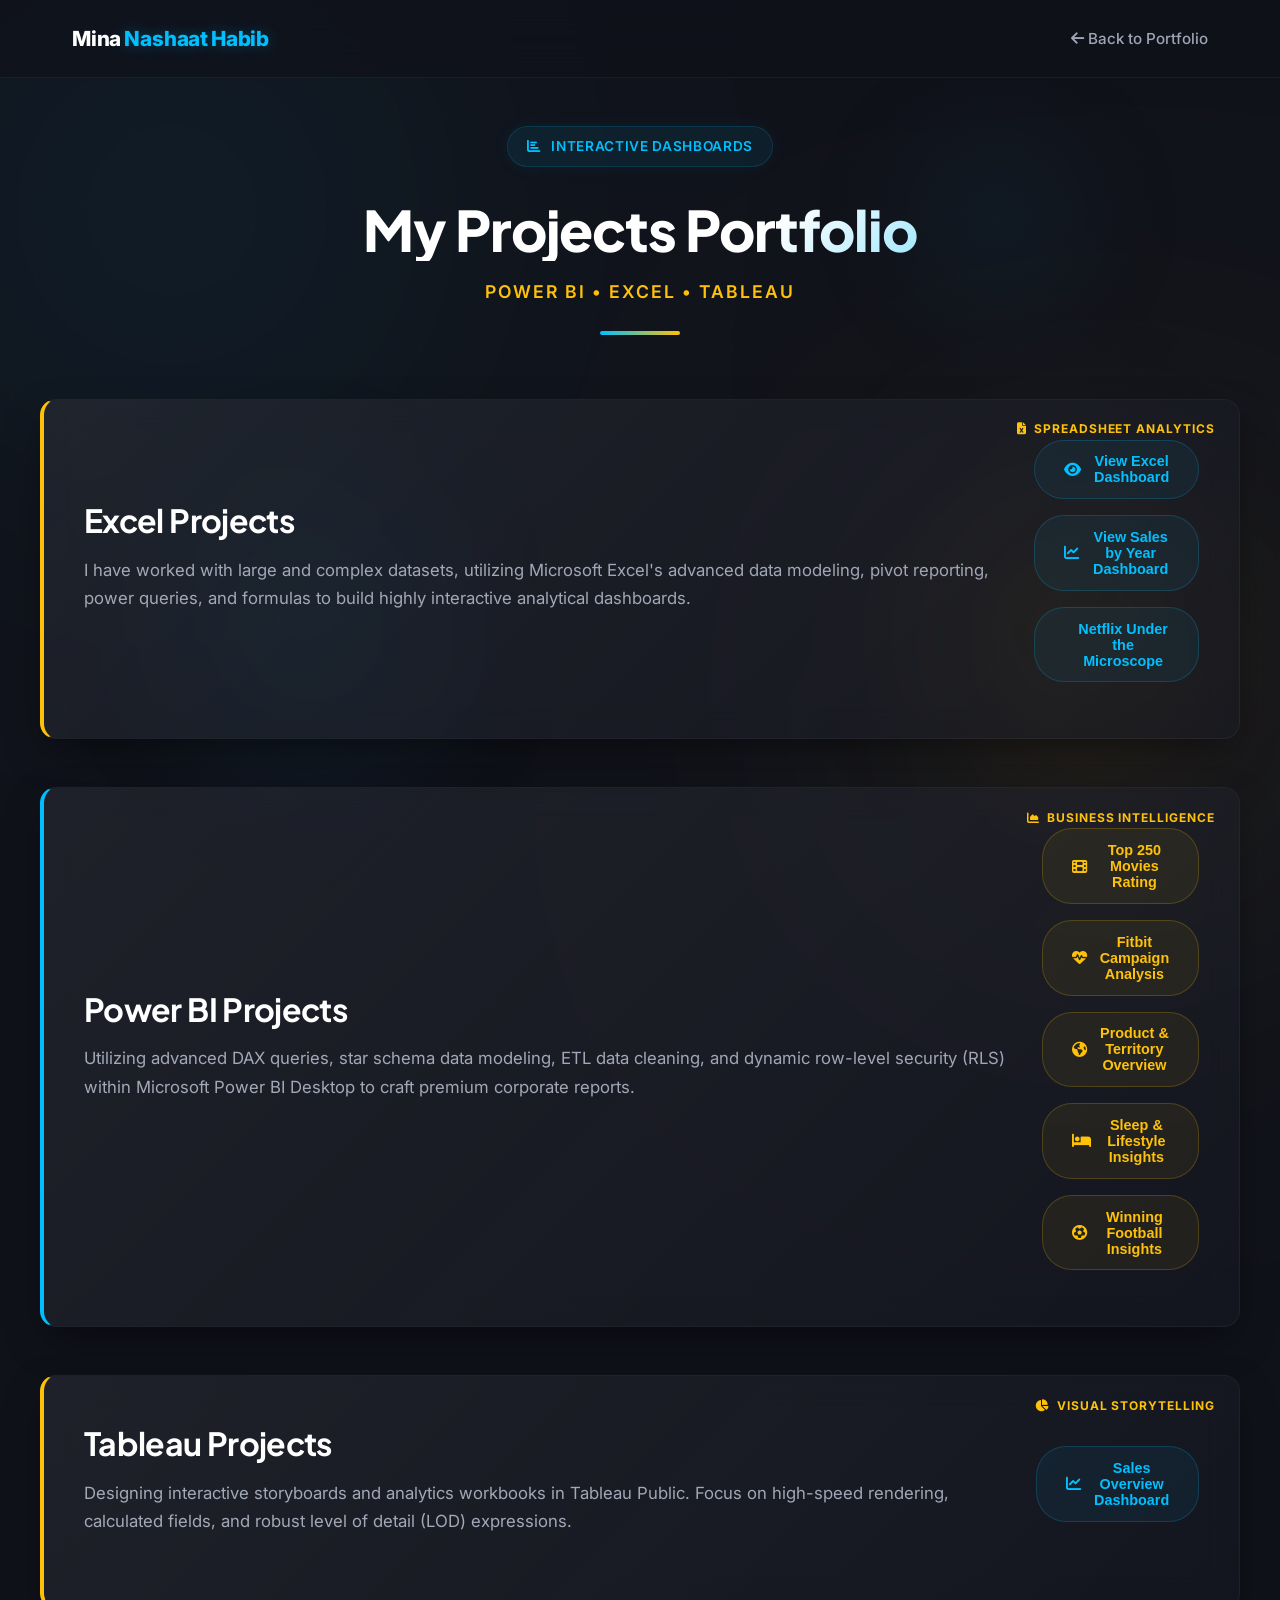
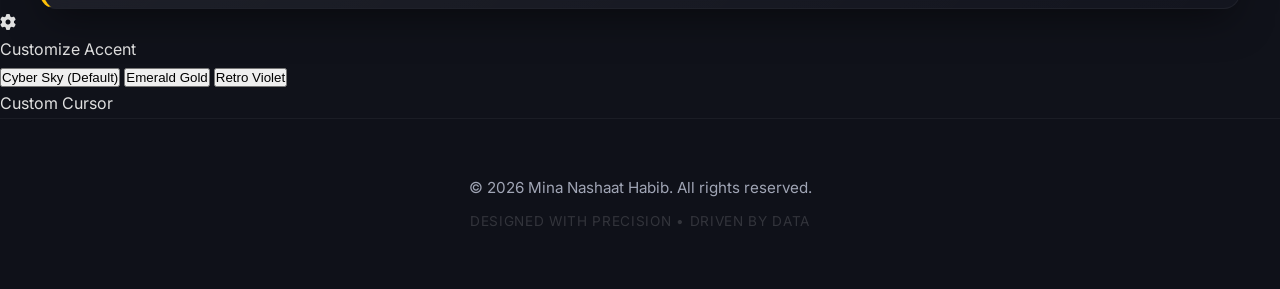
==== commit eda14223: "about.html" ====
--- a/about.html
+++ b/about.html
@@ -3,8 +3,8 @@
 <head>
     <meta charset="UTF-8">
     <meta name="viewport" content="width=device-width, initial-scale=1.0">
-    <title>Mina Nashaat Habib | Dashboard Projects</title>
-    <meta name="description" content="Explore interactive dashboards built with Power BI, Excel, and Tableau by Mina Nashaat. Data visualization, storytelling, and actionable insights.">
+    <title>Mina Nashaat Habib Botros | Dashboard Projects</title>
+    <meta name="description" content="Explore interactive dashboards built with Power BI, Excel, and Tableau by Mina Nashaat Habib Botros. Data visualization, storytelling, and actionable insights.">
     
     <!-- Premium Fonts -->
     <link rel="preconnect" href="https://fonts.googleapis.com">
@@ -254,6 +254,38 @@
         <i class="fas fa-chevron-up"></i>
     </button>
 
+    <!-- Floating Interactive Theme Switcher Widget -->
+    <div class="theme-switcher-widget" id="themeSwitcher">
+        <div class="theme-switcher-toggle" id="themeToggleBtn">
+            <i class="fas fa-cog"></i>
+        </div>
+        <div class="theme-switcher-title">Customize Accent</div>
+        <div class="theme-options-grid">
+            <button class="theme-opt-btn active" data-theme="cyber">
+                <span class="theme-color-dot"></span>
+                <span>Cyber Sky (Default)</span>
+            </button>
+            <button class="theme-opt-btn" data-theme="emerald">
+                <span class="theme-color-dot"></span>
+                <span>Emerald Gold</span>
+            </button>
+            <button class="theme-opt-btn" data-theme="retro">
+                <span class="theme-color-dot"></span>
+                <span>Retro Violet</span>
+            </button>
+        </div>
+        <div class="cursor-toggle-wrapper">
+            <span class="toggle-switch-lbl">Custom Cursor</span>
+            <div class="toggle-switch-btn active" id="cursorToggleSwitch">
+                <div class="toggle-switch-knob"></div>
+            </div>
+        </div>
+    </div>
+
+    <!-- Custom Ambient Follow Cursor Elements -->
+    <div class="custom-cursor-dot" id="customCursorDot"></div>
+    <div class="custom-cursor-ring" id="customCursorRing"></div>
+
     <footer>
         <div class="footer-container">
             <p>&copy; 2026 Mina Nashaat Habib. All rights reserved.</p>
